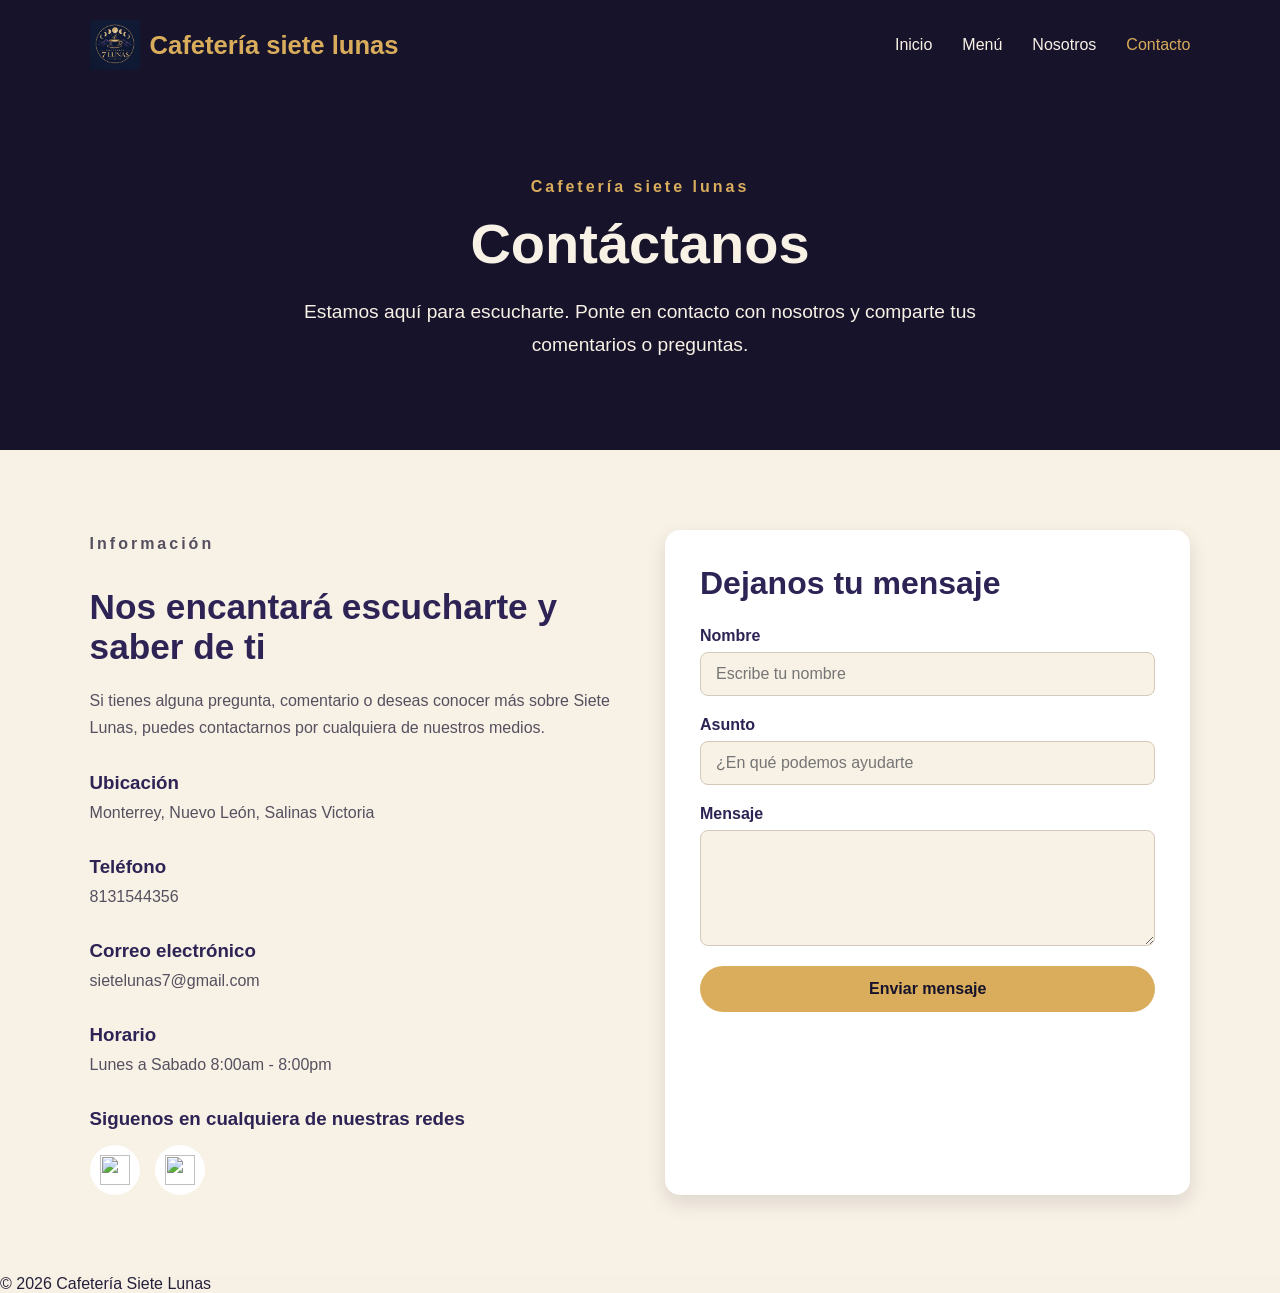
==== Contacto/contacto.html @ 22516473 "pagina de contacto falta" ====
<!DOCTYPE html>
<html lang="en">
<head>
    <meta charset="UTF-8">
    <meta name="viewport" content="width=device-width, initial-scale=1.0">
    <title>CONTACTO</title>
    <link rel="stylesheet" href="contacto.css">
</head>
<body>

    <header>
        <nav>
            <div class="logo"><img src="../logocf7l.png"><span> Cafetería siete lunas</span></div>
            <ul>
                <li><a href="../Inicio/inicio.html">Inicio</a></li>
                <li><a href="../Menú/menu.html">Menú</a></li>
                <li><a href="../Nosotros/nosotros.html">Nosotros</a></li>
                <li><a href="contacto.html" class="activo">Contacto</a></li>
            </ul>
        </nav>
    </header>

    <main>
        <section class="presentacion">
            <div class="contenido">
                <p class="subtitulo">Cafetería siete lunas</p>
                <h1>Contáctanos</h1>
                <p>Estamos aquí para escucharte. Ponte en contacto con nosotros y comparte tus comentarios o preguntas.</p>
            </div>
        </section>

        <section class="contacto">
            <div class="informacion">
                <p class="subtitulo">Información</p>
                <h2>Nos encantará escucharte y saber de ti</h2>
                <p>Si tienes alguna pregunta, comentario o deseas conocer más sobre Siete Lunas, puedes contactarnos por cualquiera de nuestros medios.</p>

                <div class="dato">
                    <h3>Ubicación</h3>
                    <p>Monterrey, Nuevo León, Salinas Victoria</p>
                </div>

                <div class="dato">
                    <h3>Teléfono</h3>
                    <p>8131544356</p>
                </div>

                <div class="dato">
                    <h3>Correo electrónico</h3>
                    <p>sietelunas7@gmail.com</p>
                </div>

                <div class="dato">
                    <h3>Horario</h3>
                    <p>Lunes a Sabado 8:00am - 8:00pm</p>
                </div>

                <div class="redes">
                    <h3>Siguenos en cualquiera de nuestras redes</h3>
                    <div class="iredes">
                        <a href="..." target="_blank"><img src="..."></a>
                        <a href="..." target="_blank"><img src="..."></a>                    </div>
                    </div>
                 
                </div>

                <div class="formulario">
                    <h2>Dejanos tu mensaje</h2>
                    <form>
                        <label for="nombre">Nombre</label>
                        <input type="text" id="nombre" name="nombre" placeholder="Escribe tu nombre">

                        <label for="asunto">Asunto</label>
                        <input type="text" id="asunto" name="asunto" placeholder="¿En qué podemos ayudarte">

                        <label for="mensaje">Mensaje</label>
                        <textarea id="mensaje" name="mensaje" rows="5" placeholder="Escribe tu mensaje, comentario, duda o inquietud">
                        </textarea>

                        <button type="submit">Enviar mensaje</button>
                    </form>
                </div>
        </section>
    </main>
    
    <footer>
        <p>&copy; 2026 Cafetería Siete Lunas</p>
    </footer>
</body>
</html>
---- Contacto/contacto.css ----
/*GENERAL*/
*
{
    margin: 0;
    padding: 0;
    box-sizing: border-box;
}

html
{
    scroll-behavior: smooth;
}

body
{
    font-family: Arial, sans-serif;
    background-color: #f7f0e5;
    color: #24203a;
}

/*ENCABEZADO*/
header
{
    background-color: #17132b;
    padding: 20px 7%;
}

nav
{
    display: flex;
    justify-content: space-between;
    align-items: center;
}

.logo
{
    display: flex;
    align-items: center;
    gap: 10px;
    color: #d9ad5b;
    text-decoration: none;
    font-size: 1.6rem;
    font-weight: bold;
}
.logo img
{
    width: 50px;
    height: 50px;
    object-fit: contain;
}

nav ul
{
    display: flex;
    gap: 30px;
    list-style: none;
}

nav ul li a
{
    color: #f8f1e5;
    text-decoration: none;
    font-size: 1rem;
    transition: color 0.3s ease;
}

nav ul li a:hover
{
color: #d9ad5b;
}

nav ul li a.activo
{
    color: #d9ad5b;

}

/*PRESETACION*/

.presentacion
{
    min-height: 40vh;
    display: flex;
    align-items: center;
    justify-content: center;
    text-align: center;
    padding: 60px 7%;

    background-image:linear-gradient(rgba(23, 19, 43, 0.75), rgba(23, 19, 43, 0.75)), url("https://img.freepik.com/fotos-premium/tablero-madera-cafeteria-arte-paredes-ideal-productos-cafe-artesanales_839035-251476.jpg");
    background-size: cover;
    background-repeat: no-repeat;
    background-position: center;
    background-color: #17132b;

    background-size: cover;
    background-position: center;
}

.contenido
{
    max-width: 750px;
    color: #f8f1e5;
}

.subtitulo
{
    color: #d9ad5b;
    font-size: 1rem;
    font-weight: bold;
    letter-spacing: 3px;
    margin-bottom: 15px;
}

.contenido h1
{
    font-size: 3.5rem;
    margin-bottom: 20px;
}

.contenido p:last-child
{
    font-size: 1.2rem;
    line-height: 1.7;
}

/*CONTACTO*/

.contacto
{
    display: grid;
    grid-template-columns: 1fr 1fr;
    gap: 50px;
    padding: 80px 7%;
    background-color: #f8f1e5;
}

/*INFO*/
.informacion
{
    max-width: 600px;
}

.informacion h2
{
    color: #2d2354;
    font-size: 2.2rem;
    margin-bottom: 20px;
}

.informacion p
{
    color: #55505f;
    line-height: 1.7;
    margin-bottom: 30px;
}

.dato
{
    margin-bottom: 22px;
}

.dato h3
{
    color: #2d2354;
    margin-bottom: 5px;
}

.dato p 
{
    color: #55505f;
}

/*INST FACE*/

.redes
{
    margin-top: 30px;
}

.redes h3
{
    color: #2d2354;
    margin-bottom: 15px;
}

.iredes
{
    display: flex;
    gap: 15px;
}

.iredes a
{
    display: flex;
    align-items: center;
    justify-content: center;
    width: 50px;
    height: 50px;
    background-color: #ffffff;
    border-radius: 50%;
    transition: transform 0.3s ease;
}

.iredes a:hover
{
    transform: translateY(-4px);
}

.iredes img
{
    width: 30px;
    height: 30px;
    object-fit: contain;
}

/*FORMULARIO*/

.formulario
{
    background-color: #ffffff;
    padding: 35px;
    border-radius: 15px;
    box-shadow: 0 8px 20px rgba(23, 19, 43, 0.12);
}

.formulario h2
{
    color: #2d2354;
    font-size: 2rem;
    margin-bottom: 25px;
}

.formulario form
{
    display: flex;
    flex-direction: column;
}

.formulario label
{
    color: #2d2354;
    font-weight: bold;
    margin-bottom: 7px;
}

.formulario input, .formulario textarea
{
    font-family: Arial, sans-serif;
    font-size: 1rem;
    padding: 12px 15px;
    margin-bottom: 20px;
    border: 1px solid #d4c8b8;
    border-radius: 8px;
    background-color: #f8f1e5;
}

.formulario textarea
{
    resize: vertical;
}

.formulario input:focus, .formulario textarea:focus 
{
    outline: none;
    border-color: #d9ad5b;
}

.formulario button
{
    border: none;
    background-color: #d9ad5b;
    color: #17132b;
    padding: 14px 25px;
    border-radius: 30px;
    font-size: 1rem;
    font-weight: bold;
    cursor: pointer;
    transition: background-color 0.3s ease, transform 0.3s ease;
}

.formulario button:hover
{
    background-color: #17132b;
    color: #f8f1e5;
    transform: translateY(-3px);
}

/*TABLET*/

@media (max-width: 900px)
{
    .contacto
    {
        grid-template-columns: 1fr;
        gap: 40px;
    }

    .informacion
    {
        max-width: 100%;
    }
}

/*CELULAR*/

@media (max-whidth: 768px)
{
    header
    {
        padding: 18px 5%;
    }

    nav
    {
        flex-direction: column;
        gap: 20px;
    }

    nav ul
    {
        gap: 15px;
        flex-wrap: wrap;
        justify-content: center;
    }

    .logo img 
    {
        width: 42px;
        height: 42px;
    }

    .logo
    {
        font-size: 1.3rem;
    }

    .presentacion
    {
        min-height: 45vh;
        padding: 50px 5%;
    }

    .contenido h1
    {
        font-size: 2.5rem;
    }

    .contenido p:last-child
    {
        font-size: 1rem;
    }

    .contenido
    {
        padding: 60px 5%;
    }

    .informacion h2
    {
        font-size: 1.9rem;
    }

    .formulario
    {
        padding: 25px;
    }

    .formulario h2 
    {
        font-size: 1.7rem;
    }

}
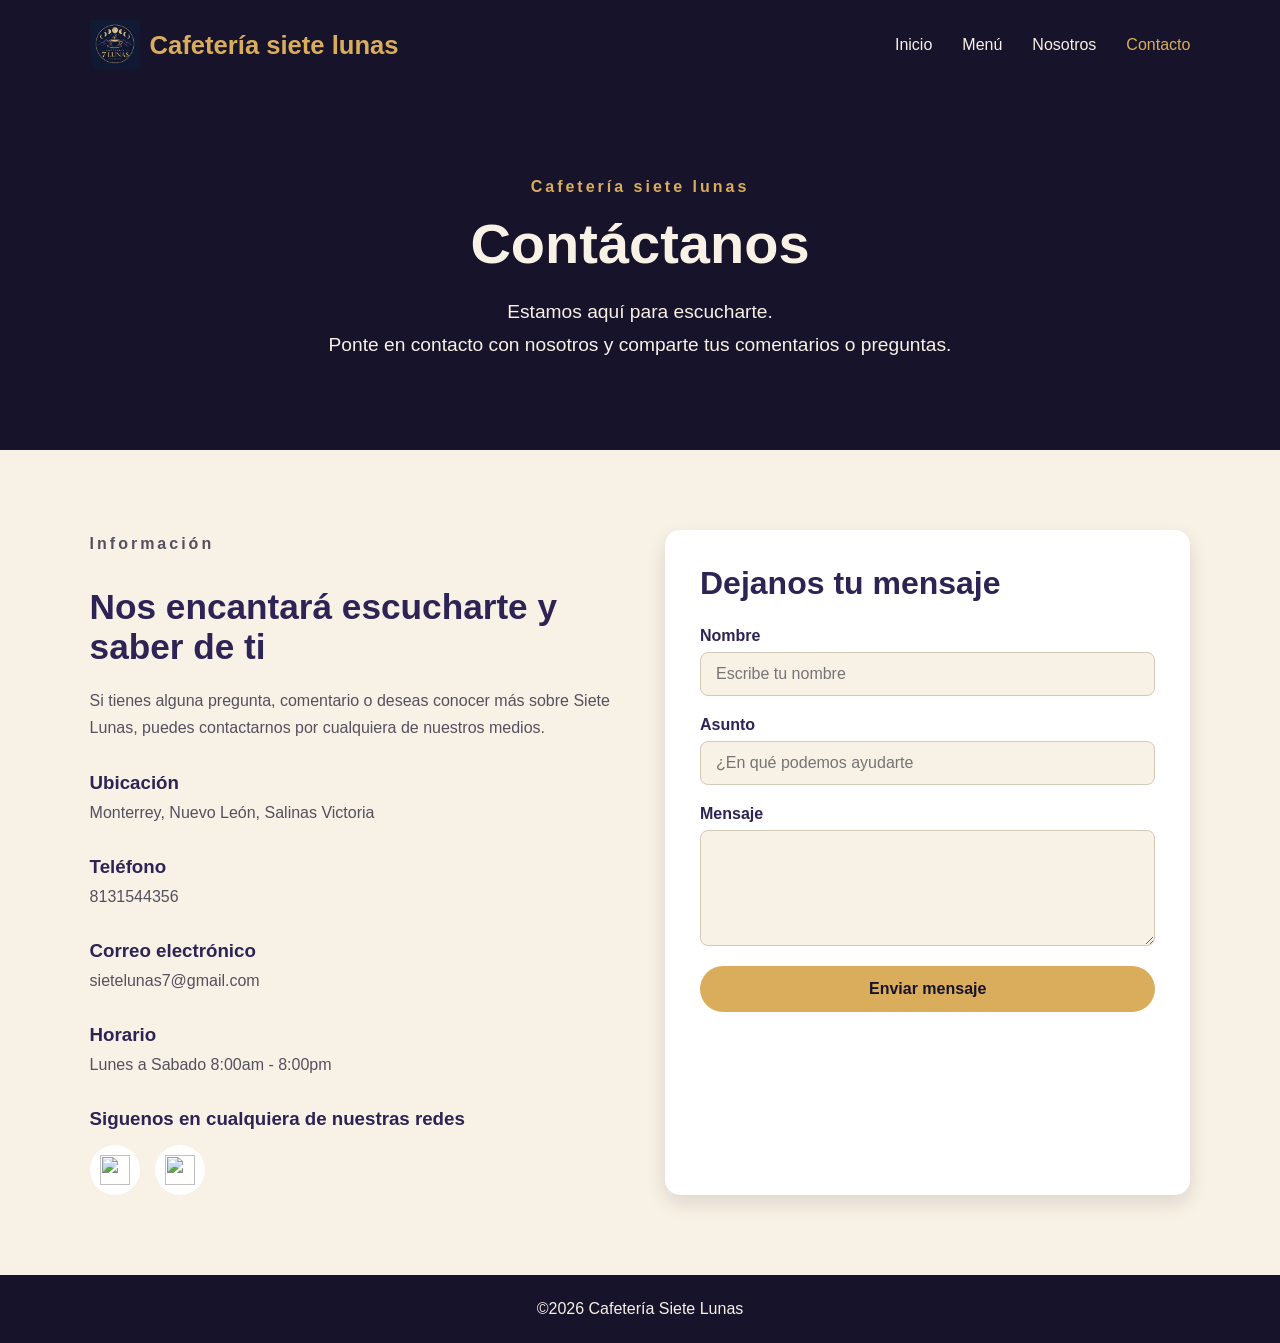
==== commit a1dbd9ac: "paginas corregidas y terminadas" ====
--- a/Contacto/contacto.html
+++ b/Contacto/contacto.html
@@ -25,7 +25,7 @@
             <div class="contenido">
                 <p class="subtitulo">Cafetería siete lunas</p>
                 <h1>Contáctanos</h1>
-                <p>Estamos aquí para escucharte. Ponte en contacto con nosotros y comparte tus comentarios o preguntas.</p>
+                <p>Estamos aquí para escucharte.<br> Ponte en contacto con nosotros y comparte tus comentarios o preguntas.</p>
             </div>
         </section>
 
@@ -58,11 +58,11 @@
                 <div class="redes">
                     <h3>Siguenos en cualquiera de nuestras redes</h3>
                     <div class="iredes">
-                        <a href="..." target="_blank"><img src="..."></a>
-                        <a href="..." target="_blank"><img src="..."></a>                    </div>
+                        <a href="https://www.instagram.com/" target="_blank"><img src="https://cdn.pixabay.com/photo/2016/08/09/17/52/instagram-1581266_1280.jpg"></a>
+                        <a href="https://es-la.facebook.com/" target="_blank"><img src="https://cdn.pixabay.com/photo/2021/06/15/12/51/facebook-6338508_1280.png"></a>                    </div>
                     </div>
-                 
                 </div>
+            
 
                 <div class="formulario">
                     <h2>Dejanos tu mensaje</h2>
@@ -84,7 +84,8 @@
     </main>
     
     <footer>
-        <p>&copy; 2026 Cafetería Siete Lunas</p>
+        <p>&copy;2026 Cafetería Siete Lunas</p>
     </footer>
+
 </body>
 </html>
--- a/Contacto/contacto.css
+++ b/Contacto/contacto.css
@@ -74,6 +74,16 @@
     color: #d9ad5b;
 
 }
+
+/*PIE*/
+footer
+{
+    background-color: #17132b;
+    color: #f8f1e5;
+    text-align: center;
+    padding: 25px 7%;
+}
+
 
 /*PRESETACION*/
 
@@ -303,7 +313,7 @@
 
 /*CELULAR*/
 
-@media (max-whidth: 768px)
+@media (max-width: 768px)
 {
     header
     {
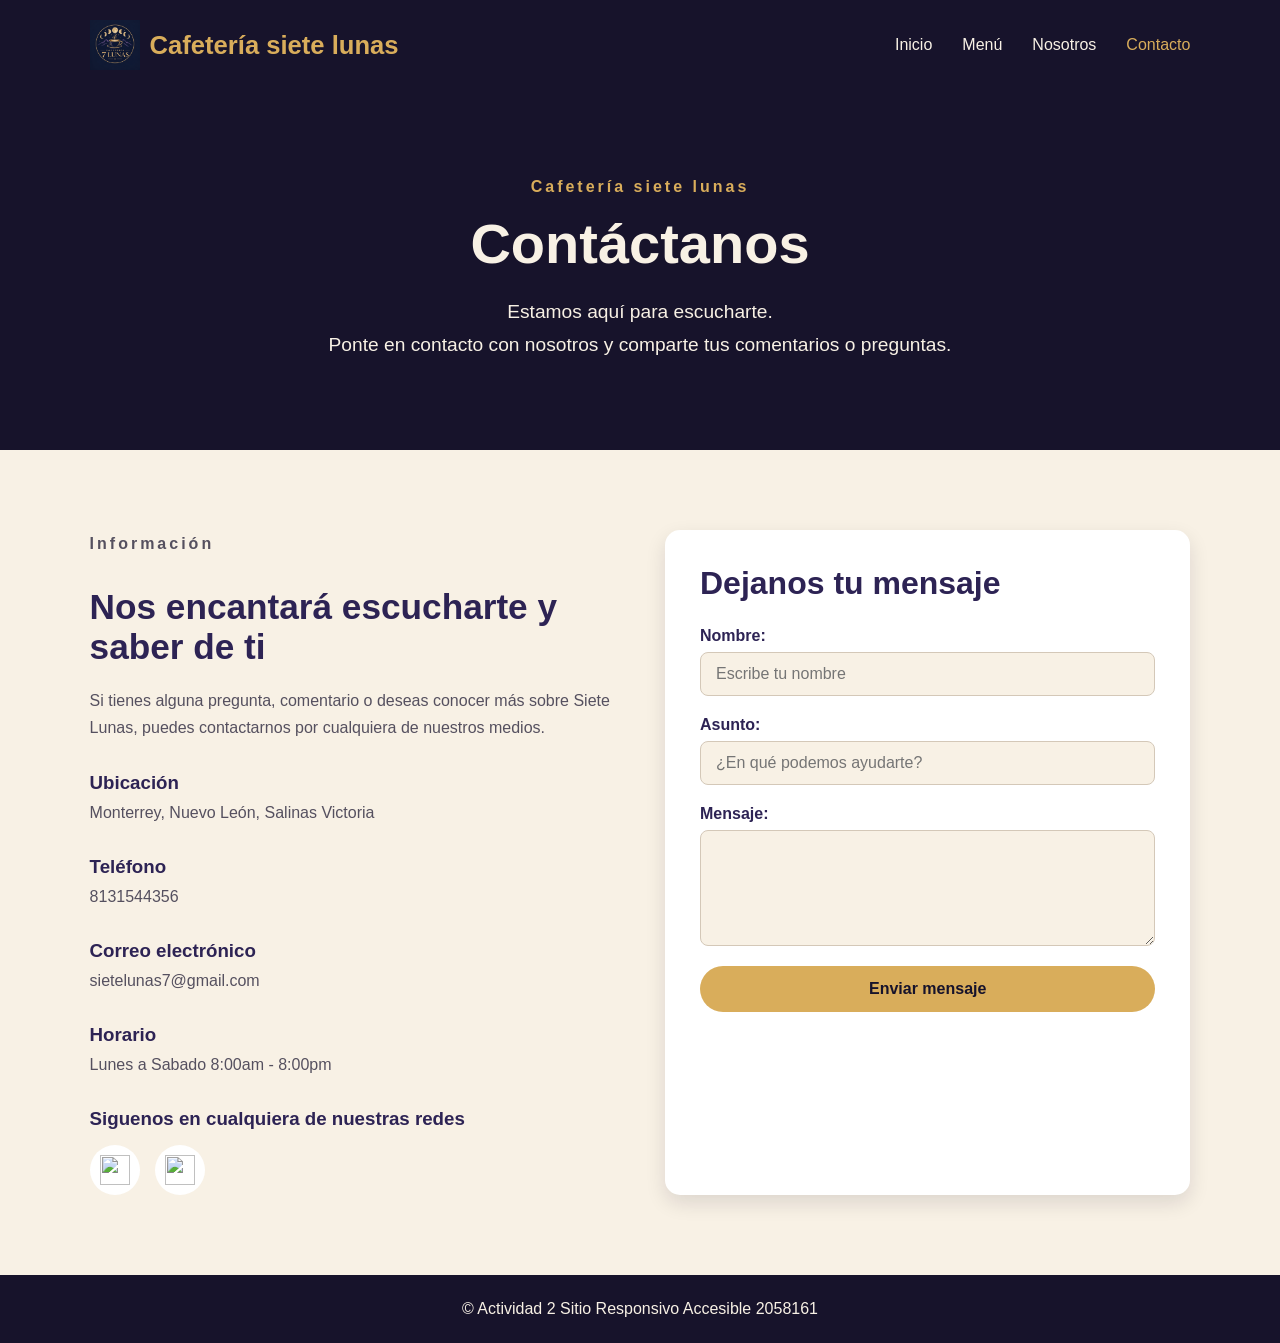
==== commit 2fc01cbc: "Actualiza info footer" ====
--- a/Contacto/contacto.html
+++ b/Contacto/contacto.html
@@ -67,13 +67,13 @@
                 <div class="formulario">
                     <h2>Dejanos tu mensaje</h2>
                     <form>
-                        <label for="nombre">Nombre</label>
+                        <label for="nombre">Nombre:</label>
                         <input type="text" id="nombre" name="nombre" placeholder="Escribe tu nombre">
 
-                        <label for="asunto">Asunto</label>
-                        <input type="text" id="asunto" name="asunto" placeholder="¿En qué podemos ayudarte">
+                        <label for="asunto">Asunto:</label>
+                        <input type="text" id="asunto" name="asunto" placeholder="¿En qué podemos ayudarte?">
 
-                        <label for="mensaje">Mensaje</label>
+                        <label for="mensaje">Mensaje:</label>
                         <textarea id="mensaje" name="mensaje" rows="5" placeholder="Escribe tu mensaje, comentario, duda o inquietud">
                         </textarea>
 
@@ -84,7 +84,7 @@
     </main>
     
     <footer>
-        <p>&copy;2026 Cafetería Siete Lunas</p>
+        <p>&copy;  Actividad 2 Sitio Responsivo Accesible 2058161</p>
     </footer>
 
 </body>
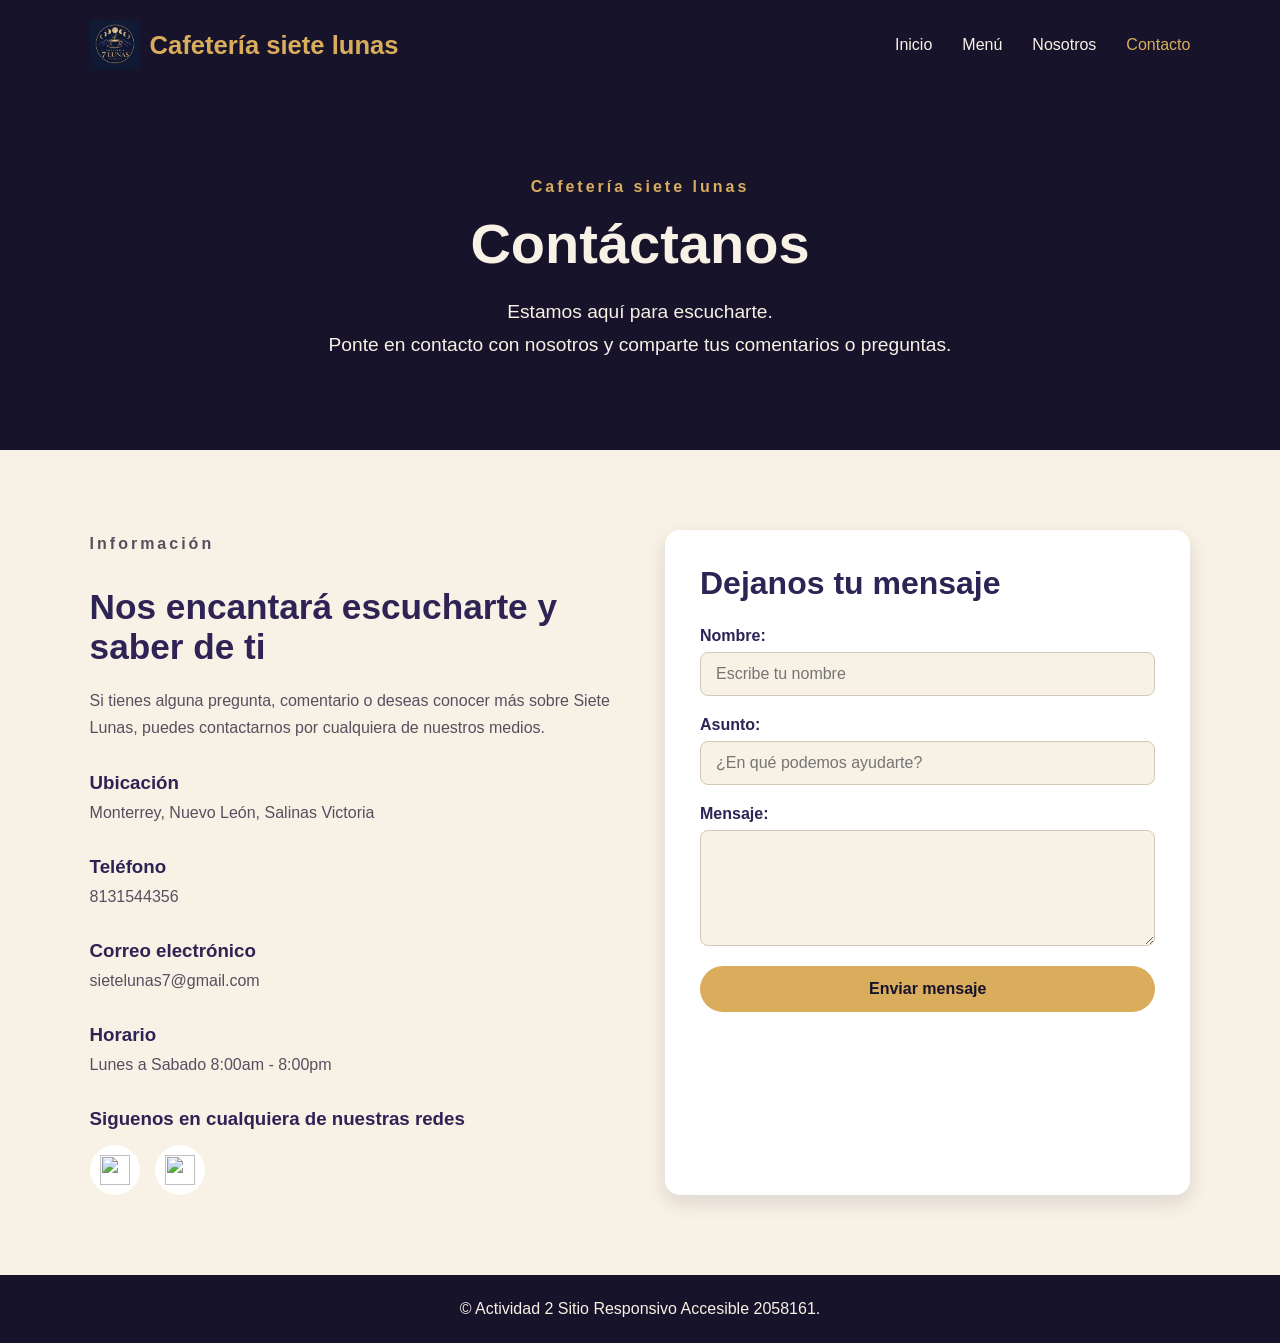
==== commit f740666c: "Actualiza footer myc" ====
--- a/Contacto/contacto.html
+++ b/Contacto/contacto.html
@@ -84,7 +84,7 @@
     </main>
     
     <footer>
-        <p>&copy;  Actividad 2 Sitio Responsivo Accesible 2058161</p>
+        <p>&copy; Actividad 2 Sitio Responsivo Accesible 2058161.</p>
     </footer>
 
 </body>
